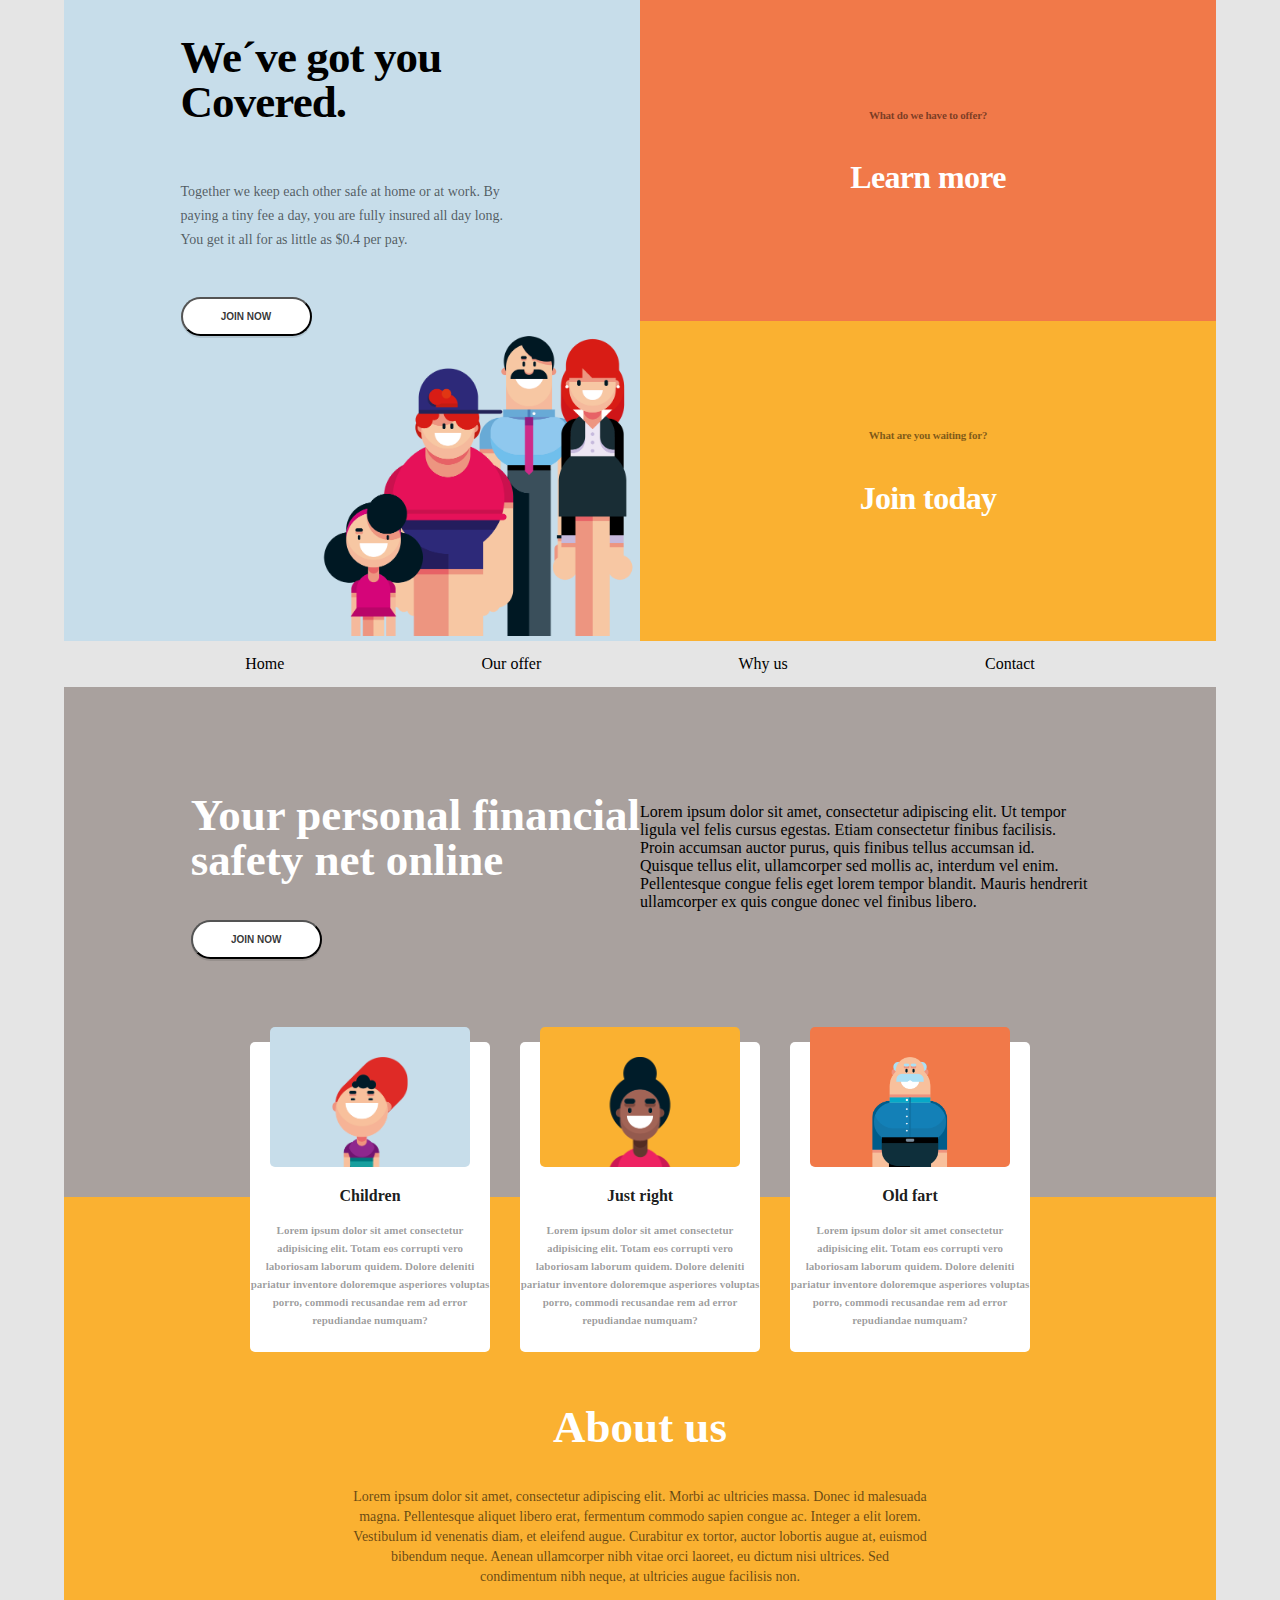
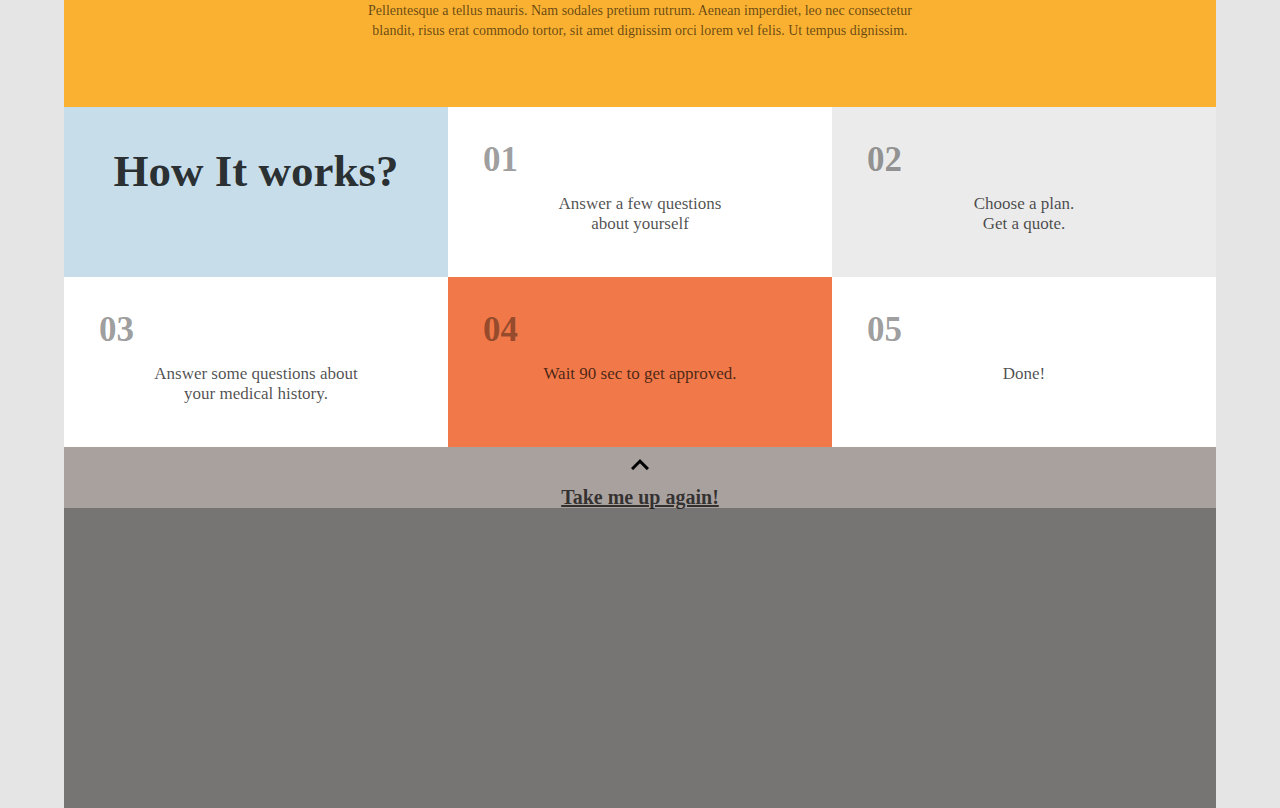
==== index.html @ 9f3c2d06 "rättad namn på fil" ====
<!DOCTYPE html>
<html lang="en">
<head>
    <meta charset="UTF-8">
    <meta name="viewport" content="width=device-width, initial-scale=1.0">
    <link rel="stylesheet" href="stylesheet.css">
    <title>Document</title>
</head>
<body>
    <div class="wrapperOne">
    <header>
        <div class="griden">
            <section class="blueSky colorBlue">
                <div class="blueSkyTop">
                    <h1>We´ve got you Covered.</h1>

                    <p class="bluesky-p">Together we keep each other safe at home or at work.  By paying a tiny fee a day, you are fully insured all day long.  You get it all for as little as $0.4 per pay.</p>

                    <button class="button">JOIN NOW</button>
                </div>
                <img src="family.png" alt="familj">        
            </section>
        

            <section class="red colorOrange"> 
                <p class="liten">What do we have to offer?</p>
                <h2>Learn more</h2>
            </section>

            <section class="yellow colorYellow">
                <p class="liten">What are you waiting for?</p>
                <h2>Join today</h2>
            </section>
        </div>
            <nav>
                <a href="">Home</a>
                <a href="">Our offer</a>
                <a href="">Why us</a>
                <a href="contact.html">Contact</a>
            </nav>
    </header>    
        <main>
            <div class="gridenTwo">
                <section class="top colorDarkGrey">
                    <div class="topheader">
                        <h2>Your personal financial safety net online</h2>
                        <button class="button hidden">JOIN NOW</button>
                    </div>
                    <p>Lorem ipsum dolor sit amet, consectetur adipiscing elit. Ut tempor ligula 
                        vel felis cursus egestas. Etiam consectetur finibus facilisis. Proin accumsan 
                        auctor purus, quis finibus tellus accumsan id. Quisque tellus elit, ullamcorper 
                        sed mollis ac, interdum vel enim. Pellentesque congue felis eget lorem tempor blandit. 
                        Mauris hendrerit ullamcorper ex quis congue donec vel finibus libero.</p>
                </section>
    
                <article class="figurer colorDarkGrey">
                    <figure class="container colorWhite">
                        <img class="child colorBlue" src="child.png" alt="child">
                        <figcaption>
                            <h3>Children</h3>
                            <p>Lorem ipsum dolor sit amet consectetur adipisicing elit. Totam eos 
                                corrupti vero laboriosam laborum quidem. Dolore deleniti pariatur 
                                inventore doloremque asperiores voluptas porro, commodi recusandae 
                                rem ad error repudiandae numquam?</p>
                        </figcaption>
                    </figure>
                    <figure class="container colorWhite">
                        <img class="adult colorYellow" src="adult.png" alt="adult">
                        <figcaption>
                            <h3>Just right</h3>
                            <p>Lorem ipsum dolor sit amet consectetur adipisicing elit. Totam eos 
                                corrupti vero laboriosam laborum quidem.  Dolore deleniti pariatur 
                                inventore doloremque asperiores voluptas porro, commodi recusandae 
                                rem ad error repudiandae numquam?</p>
                        </figcaption>
                    </figure>
                    <figure class="container colorWhite">
                        <img class="old colorOrange" src="old.png" alt="old">
                        <figcaption>
                            <h3>Old fart</h3>
                            <p>Lorem ipsum dolor sit amet consectetur adipisicing elit. Totam eos 
                                corrupti vero laboriosam laborum quidem. Dolore deleniti pariatur 
                                inventore doloremque asperiores voluptas porro, commodi recusandae 
                                rem ad error repudiandae numquam?</p>
                        </figcaption>
                    </figure>
                </article>
    
                <section class="about colorYellow">
                    <div class="aboutText">
                        <h2>About us</h2>
                        <p>Lorem ipsum dolor sit amet, consectetur adipiscing elit. Morbi ac ultricies massa. 
                            Donec id malesuada magna. Pellentesque aliquet libero erat, fermentum commodo 
                            sapien congue ac. Integer a elit lorem. Vestibulum id venenatis diam, et eleifend 
                            augue. Curabitur ex tortor, auctor lobortis augue at, euismod bibendum neque. 
                            Aenean ullamcorper nibh vitae orci laoreet, eu dictum nisi ultrices. Sed condimentum 
                            nibh neque, at ultricies augue facilisis non. </p>
                            <p>Pellentesque a tellus mauris. Nam 
                            sodales pretium rutrum. Aenean imperdiet, leo nec consectetur blandit, risus erat commodo 
                            tortor, sit amet dignissim orci lorem vel felis. Ut tempus dignissim.</p>
                    </div>
                </section>
                
                <section class="listwrap">
    
                    <div class="list colorBlue">
                        <h2>How It works?</h2>
                    </div>
                    <div class="list colorWhite">
                        <h3>01</h3>
                        <p>Answer a few questions <br> 
                            about yourself</p>
                    </div>
                    <div class="list colorGrey">
                        <h3>02</h3>
                        <p>Choose a plan.<br> 
                            Get a quote.</p>
                    </div>
                    <div class="list colorWhite">
                        <h3>03</h3>
                        <p>Answer some questions about <br>
                            your medical history.</p>
                    </div>
                    <div class="list colorOrange">
                        <h3>04</h3>
                        <p>Wait 90 sec to get approved.</p>
                    </div>
                    <div class="list colorWhite">
                        <h3>05</h3>
                        <p>Done!</p>
                    </div>
                    
                </section>
            </div>
        </main>


<footer>
    <section class="lightGrey colorGrey">
        <div>
        <img src="baseline_keyboard_arrow_up_black_18dp.png" alt="arrow up">
    </div>
        <a href="#"> 
            Take me up again!
        </a>
        
    </section>
    <section class="darkGrey">
    </section>
</footer>
</div>
</body>
</html>
---- stylesheet.css ----
body{
    max-width: 1440px;
    margin: auto; 
    background-color: #E5E5E5;
}
.wrapperOne {
    width: 90%;
    margin: auto; 
}
.griden{
    display: grid;
}

.blueSkyTop{
    display: grid;
    justify-content: center;
}

.blueSky {
    display: grid;
    padding: 5px;
    grid-column: 1;
    grid-row: 1/span 2;
}

.blueSky h1{
    width: 343px;
    height: 101px;

    font-weight: 900;
    font-size: 45px;
    line-height: 100%;
    letter-spacing: -0.02em;
    color: #000000;
}

.blueSky p{  
    width: 343px;
    height: 103px;
    
    font-weight: 500;
    font-size: 14px;
    line-height: 24px;
    color: rgba(0, 0, 0, 0.6); 
}

.button{
    display: flex;
    justify-content: space-around;
    align-items: center;
    background-color: white;
    text-align: center;
    border-radius: 3rem;
    width: 131px;
    height: 39px;
    box-shadow: 0px 2px 0px rgba(0, 0, 0, 0.1);
    font-weight: bold;
    font-size: 10px;
    line-height: 12px;
    color: rgba(0, 0, 0, 0.8);
}
  
.red {
    display: grid;
    height: 300px;
    justify-content: center;
}

.red p{

    font-weight: bold;
    font-size: 11px;
    line-height: 13px;
    display: flex;
    align-items: flex-end;
    text-align: center;
    letter-spacing: -0.02em;
    color: rgba(0, 0, 0, 0.5);
    justify-content: center;
}

.red h2{

    color: #FFFFFF;
    font-size: 32px;
    letter-spacing: -0.02em;
}


nav  {
    display: none;
}

nav a {
    list-style: none;
    color: black;
    text-align: center;
    padding: 14px 16px;
    text-decoration: none;
}

.yellow {
    display: grid ;
    height: 300px;
    justify-content: center;
}

.yellow p{

    font-weight: bold;
    font-size: 11px;
    line-height: 13px;
    display: flex;
    align-items: flex-end;
    text-align: center;
    letter-spacing: -0.02em;
    color: rgba(0, 0, 0, 0.5);
    justify-content: center;
}

.yellow h2{

    color: #FFFFFF;
    font-size: 32px;
    letter-spacing: -0.02em;
}

/* css för footer nedan */

.lightGrey{
    
    background-color:#A9A19E;
    text-align: center;
    display: none;
}

.lightGrey div {
    justify-content: center;
}
.lightGrey a {

    font-weight: 700;
    font-size: 20px;
    line-height: 20px;

    color: rgba(0,0,0,0.7);
}
.darkGrey {
    background-color: #777574;
    height: 300px;
}

.familj {
    display: flex;
    justify-content: center;
}

img {
    max-height: 300px;
    justify-self: end;
}

    /*  Färgschema  */

.colorBlue {
    background-color: #C7DDEA;
}

.colorYellow {
    background-color: #FAB131;
}

.colorOrange {
background-color: #F17949;
}

.colorDarkGrey {
    background-color: #A9A19E;
}

.colorGrey {
    background-color: #EBEBEB;;
}

.colorWhite {
    background-color: #ffffff;
}


    
    /*          Main            */

.gridenTwo {
    display: inline-grid;
    text-align: center;
}

.top {
    align-items: center;
    padding: 0 0.9em 0 0.9em;
}
.topheader h2 {
    font-size: 45px;
    line-height: 45px;
    text-align: left;
    color: #ffffff;
}
.topheader p {
    font-size: 14px;
    line-height: 24px;
    text-align: left;
    color: rgba(0, 0, 0, 0.6);
}

.container {
    max-width: 240px;
    min-width: 210px;
    border-radius: 5px;
    margin: 15px;
}

.figurer {
    display: grid;
    justify-content: center;
}
    
.figurer img {
    box-sizing: border-box;
    width: 200px;
    height: 140px;
    border-radius: 5px;
    margin-top: -15px;
    padding: 0 26% 0 26%;
    object-fit: cover;
    object-position: 0px 30px;    
}
figcaption h3{
    font-size: 16px;
    color: rgba(0, 0, 0, 0.9);
}
figcaption p{
    font-size: 11px;
    font-weight: 700;
    line-height: 18px;
    color: rgba(0, 0, 0, 0.4);
}
.aboutText h2 {
    font-size: 45px;
    line-height: 45px;
    color: #ffffff;
}
.aboutText p{
    font-size: 14px;
    line-height: 20px;
    color: rgba(0, 0, 0, 0.6);
}

.listwrap{
    display: grid;
    align-self: stretch;
}
.list {
    min-height: 170px;
}
.list h2 {
    font-size: 45px;
    color: rgba(0, 0, 0, 0.8);
}
.list h3 {
    margin: 35px 0 0 35px;
    font-size: 35px;
    line-height: 35px;
    text-align: left;
    color: rgba(0, 0, 0, 0.4);
}
.list p {
    font-size: 17px;
    color: rgba(0, 0, 0, 0.7);
}
.hidden {
    display: none;
}


@media only screen and (min-width: 768px){
    .griden{
        grid-template-columns: 1fr 1fr;
        grid-template-rows: 1fr 1fr;
    }

    .blueSky {
        grid-column: 1;
        grid-row: 1/span 2;
         
    }
    .red {
        grid-column:  2;
        grid-row: span 1;
        height: unset;
    }

    .yellow {
        grid-column: 2;
        grid-row: 2;
        height: unset;
    }

    nav  {
        display: flex;
        justify-content: space-evenly;
    }

    .lightGrey{
        
        background-color:#A9A19E;
        text-align: center;
        display: block;

    }

    /*Main*/
    .gridenTwo {
        grid-template-columns: 1fr 1fr;
        grid-template-rows: 1fr 0.5fr 0.5fr 1fr 1fr;
    }

    .hidden {
        display: unset;
    }

    .top {
        grid-column: 1 / span 2;
        grid-row: 1/ span 2;
        display: grid;
        grid-template-columns: 0.5fr 40% 40%.0.5fr;
        grid-template-rows: 1fr 0.5fr;
        text-align: start;
    }
    .topheader
    {
        grid-column: 2/3;
    }
    .top p {
        grid-column: 3/4;
    }
    .figurer {
        grid-column: 1/ span 2;
        grid-row: 2/ 4;
        z-index: 2;
        background-color: unset;
        grid-auto-flow: column;
    }
    .about {
        grid-column: 1/ span 2;
        grid-row: 3/ span 4;
        display: grid;
        grid-template-columns: 0.5fr 50%.0.5fr;
        grid-template-rows: 20% 1fr;
    }
    .aboutText {
        grid-column: 2;
        grid-row: 2;
    }

    .listwrap {
        grid-column: 1/ span 2;
        grid-row: 5;
        grid-template-columns: repeat(3, 1fr);
        grid-template-rows: repeat(2, 1fr);
    }
}
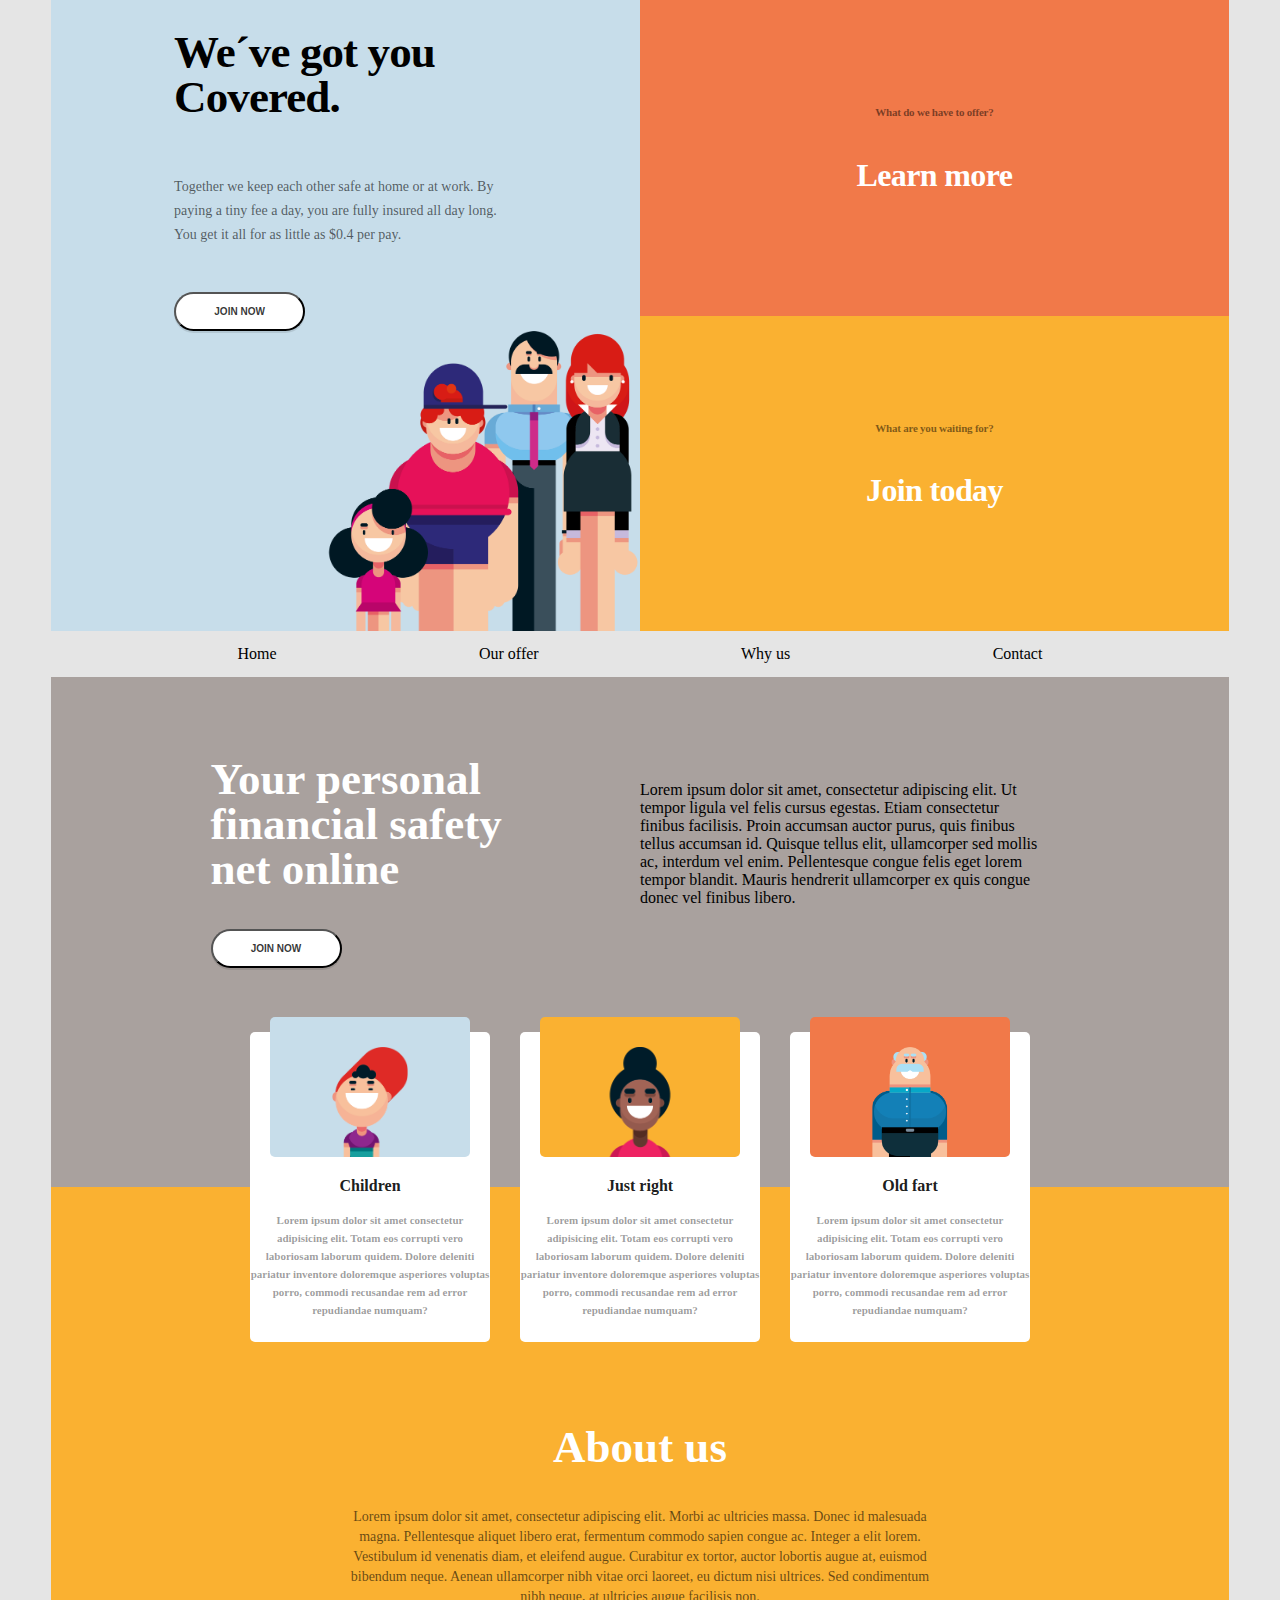
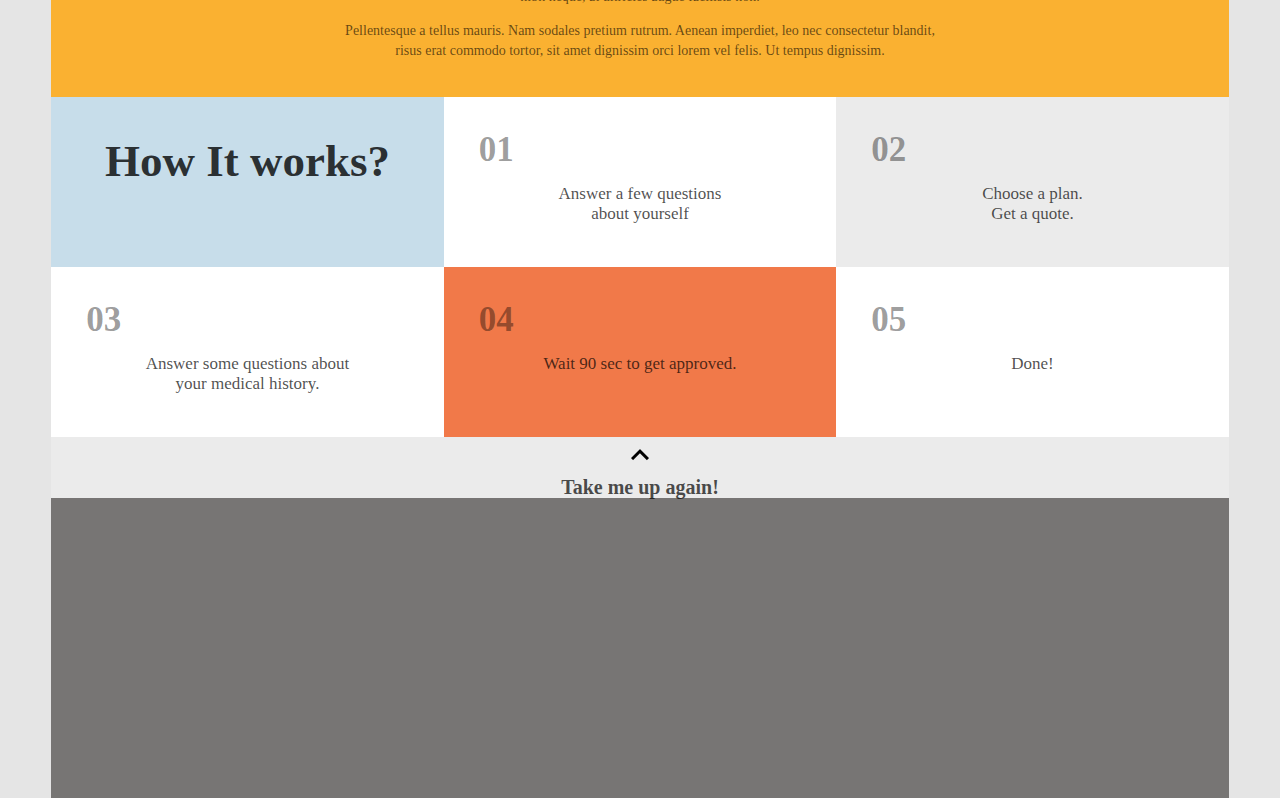
==== commit 6425069a: "uppdatering" ====
--- a/index.html
+++ b/index.html
@@ -4,46 +4,46 @@
     <meta charset="UTF-8">
     <meta name="viewport" content="width=device-width, initial-scale=1.0">
     <link rel="stylesheet" href="stylesheet.css">
-    <title>Document</title>
+    <title>Landing</title>
 </head>
 <body>
-    <div class="wrapperOne">
-    <header>
-        <div class="griden">
-            <section class="blueSky colorBlue">
-                <div class="blueSkyTop">
-                    <h1>We´ve got you Covered.</h1>
+    <div class="wrapper">
+        <header>
+            <div class="headerGrid">
+                <section class="headerBlue cBlue">
+                    <div class="headerBlueText">
+                        <h1>We´ve got you Covered.</h1>
 
-                    <p class="bluesky-p">Together we keep each other safe at home or at work.  By paying a tiny fee a day, you are fully insured all day long.  You get it all for as little as $0.4 per pay.</p>
+                        <p>Together we keep each other safe at home or at work.  By paying a tiny fee a day, you are fully insured all day long.  You get it all for as little as $0.4 per pay.</p>
 
-                    <button class="button">JOIN NOW</button>
-                </div>
-                <img src="family.png" alt="familj">        
-            </section>
-        
+                        <button class="button ">JOIN NOW</button>
+                    </div>
+                    <img class="familj" src="family.png" alt="familj">
+                </section>
 
-            <section class="red colorOrange"> 
-                <p class="liten">What do we have to offer?</p>
-                <h2>Learn more</h2>
-            </section>
-
-            <section class="yellow colorYellow">
-                <p class="liten">What are you waiting for?</p>
-                <h2>Join today</h2>
-            </section>
-        </div>
-            <nav>
-                <a href="">Home</a>
-                <a href="">Our offer</a>
-                <a href="">Why us</a>
+                <section class="headerBox cOrange"> 
+                    <p>What do we have to offer?</p>
+                    <h2 class="pW">Learn more</h2>
+                </section>
+    
+                <section class="headerBox cYellow">
+                    <p>What are you waiting for?</p>
+                    <h2 class="pW">Join today</h2>
+                </section>
+            </div>
+            <nav hidden>
+                <a href="index.html">Home</a>
+                <a href="#">Our offer</a>
+                <a href="#">Why us</a>
                 <a href="contact.html">Contact</a>
             </nav>
-    </header>    
+        </header>
+
         <main>
-            <div class="gridenTwo">
-                <section class="top colorDarkGrey">
-                    <div class="topheader">
-                        <h2>Your personal financial safety net online</h2>
+            <div class="mainGrid">
+                <section class="mainTop cDarkGrey">
+                    <div class="maniHeader">
+                        <h2 class="pW">Your personal <br>financial safety <br>net online</h2>
                         <button class="button hidden">JOIN NOW</button>
                     </div>
                     <p>Lorem ipsum dolor sit amet, consectetur adipiscing elit. Ut tempor ligula 
@@ -52,10 +52,10 @@
                         sed mollis ac, interdum vel enim. Pellentesque congue felis eget lorem tempor blandit. 
                         Mauris hendrerit ullamcorper ex quis congue donec vel finibus libero.</p>
                 </section>
-    
-                <article class="figurer colorDarkGrey">
-                    <figure class="container colorWhite">
-                        <img class="child colorBlue" src="child.png" alt="child">
+
+                <article class="mainPeople cDarkGrey">
+                    <figure class="mainPeopleFig cWhite">
+                        <img class="child cBlue" src="child.png" alt="child">
                         <figcaption>
                             <h3>Children</h3>
                             <p>Lorem ipsum dolor sit amet consectetur adipisicing elit. Totam eos 
@@ -64,8 +64,8 @@
                                 rem ad error repudiandae numquam?</p>
                         </figcaption>
                     </figure>
-                    <figure class="container colorWhite">
-                        <img class="adult colorYellow" src="adult.png" alt="adult">
+                    <figure class="mainPeopleFig cWhite">
+                        <img class="adult cYellow" src="adult.png" alt="adult">
                         <figcaption>
                             <h3>Just right</h3>
                             <p>Lorem ipsum dolor sit amet consectetur adipisicing elit. Totam eos 
@@ -74,8 +74,8 @@
                                 rem ad error repudiandae numquam?</p>
                         </figcaption>
                     </figure>
-                    <figure class="container colorWhite">
-                        <img class="old colorOrange" src="old.png" alt="old">
+                    <figure class="mainPeopleFig cWhite">
+                        <img class="old cOrange" src="old.png" alt="old">
                         <figcaption>
                             <h3>Old fart</h3>
                             <p>Lorem ipsum dolor sit amet consectetur adipisicing elit. Totam eos 
@@ -85,10 +85,10 @@
                         </figcaption>
                     </figure>
                 </article>
-    
-                <section class="about colorYellow">
-                    <div class="aboutText">
-                        <h2>About us</h2>
+
+                <section class="mainAbout cYellow">
+                    <div class="mainAboutText">
+                        <h2 class="pW">About us</h2>
                         <p>Lorem ipsum dolor sit amet, consectetur adipiscing elit. Morbi ac ultricies massa. 
                             Donec id malesuada magna. Pellentesque aliquet libero erat, fermentum commodo 
                             sapien congue ac. Integer a elit lorem. Vestibulum id venenatis diam, et eleifend 
@@ -100,54 +100,52 @@
                             tortor, sit amet dignissim orci lorem vel felis. Ut tempus dignissim.</p>
                     </div>
                 </section>
-                
-                <section class="listwrap">
-    
-                    <div class="list colorBlue">
+
+                <section class="mainList">
+                    <div class="mainListBox cBlue">
                         <h2>How It works?</h2>
                     </div>
-                    <div class="list colorWhite">
+                    <div class="mainListBox cWhite">
                         <h3>01</h3>
                         <p>Answer a few questions <br> 
                             about yourself</p>
                     </div>
-                    <div class="list colorGrey">
+                    <div class="mainListBox cGrey">
                         <h3>02</h3>
                         <p>Choose a plan.<br> 
                             Get a quote.</p>
                     </div>
-                    <div class="list colorWhite">
+                    <div class="mainListBox cWhite">
                         <h3>03</h3>
                         <p>Answer some questions about <br>
                             your medical history.</p>
                     </div>
-                    <div class="list colorOrange">
+                    <div class="mainListBox cOrange">
                         <h3>04</h3>
                         <p>Wait 90 sec to get approved.</p>
                     </div>
-                    <div class="list colorWhite">
+                    <div class="mainListBox cWhite">
                         <h3>05</h3>
                         <p>Done!</p>
                     </div>
-                    
                 </section>
             </div>
         </main>
 
-
-<footer>
-    <section class="lightGrey colorGrey">
-        <div>
-        <img src="baseline_keyboard_arrow_up_black_18dp.png" alt="arrow up">
+        <footer>
+            <section class="footerUp cGrey hidden">
+                <div>
+                    <img src="baseline_keyboard_arrow_up_black_18dp.png" alt="arrow up">
+                </div>
+                <a href="#"> 
+                    Take me up again!
+                </a>
+                
+            </section>
+            <section class="footerGrey">
+            </section>
+        </footer>
     </div>
-        <a href="#"> 
-            Take me up again!
-        </a>
-        
-    </section>
-    <section class="darkGrey">
-    </section>
-</footer>
-</div>
+    
 </body>
 </html>--- a/stylesheet.css
+++ b/stylesheet.css
@@ -1,47 +1,40 @@
-body{
+body {
     max-width: 1440px;
     margin: auto; 
     background-color: #E5E5E5;
 }
-.wrapperOne {
-    width: 90%;
-    margin: auto; 
-}
-.griden{
-    display: grid;
-}
-
-.blueSkyTop{
-    display: grid;
-    justify-content: center;
-}
-
-.blueSky {
-    display: grid;
-    padding: 5px;
-    grid-column: 1;
-    grid-row: 1/span 2;
-}
-
-.blueSky h1{
-    width: 343px;
-    height: 101px;
-
-    font-weight: 900;
-    font-size: 45px;
-    line-height: 100%;
-    letter-spacing: -0.02em;
-    color: #000000;
-}
-
-.blueSky p{  
-    width: 343px;
-    height: 103px;
-    
-    font-weight: 500;
-    font-size: 14px;
-    line-height: 24px;
-    color: rgba(0, 0, 0, 0.6); 
+.wrapper {
+
+    min-width: 353px;
+}
+/*  Återanvändbara  */
+
+.cBlue {
+    background-color: #C7DDEA;
+}
+
+.cYellow {
+    background-color: #FAB131;
+}
+
+.cOrange {
+    background-color: #F17949;
+}
+
+.cDarkGrey {
+    background-color: #A9A19E;
+}
+
+.cGrey {
+    background-color: #EBEBEB;;
+}
+
+.cWhite {
+    background-color: #ffffff;
+}
+
+.pW {
+    color: #FFFFFF;
 }
 
 .button{
@@ -59,14 +52,54 @@
     line-height: 12px;
     color: rgba(0, 0, 0, 0.8);
 }
-  
-.red {
+
+.hidden {
+    display: none;
+}
+
+/*  Header    */
+
+.headerGrid{
+    display: grid;
+}
+
+.headerBlue {
+    display: grid;
+    grid-column: 1;
+    grid-row: 1/span 2;
+}
+.headerBlueText{
+    display: grid;
+    justify-content: center;
+}
+
+.headerBlueText h1{
+    width: 343px;
+    height: 101px;
+
+    font-size: 45px;
+    line-height: 100%;
+    letter-spacing: -0.02em;
+}
+.headerBlueText p{  
+    width: 343px;
+    height: 103px;
+
+    font-size: 14px;
+    line-height: 24px;
+    color: rgba(0, 0, 0, 0.6); 
+}
+.familj {
+    max-height: 300px;
+    justify-self: end;
+}
+
+.headerBox {
     display: grid;
     height: 300px;
     justify-content: center;
 }
-
-.red p{
+.headerBox p{
 
     font-weight: bold;
     font-size: 11px;
@@ -79,16 +112,9 @@
     justify-content: center;
 }
 
-.red h2{
-
-    color: #FFFFFF;
+.headerBox h2{
     font-size: 32px;
     letter-spacing: -0.02em;
-}
-
-
-nav  {
-    display: none;
 }
 
 nav a {
@@ -99,132 +125,39 @@
     text-decoration: none;
 }
 
-.yellow {
-    display: grid ;
-    height: 300px;
-    justify-content: center;
-}
-
-.yellow p{
-
-    font-weight: bold;
-    font-size: 11px;
-    line-height: 13px;
-    display: flex;
-    align-items: flex-end;
+/*  Main    */
+
+.mainGrid {
+    display: grid;
     text-align: center;
-    letter-spacing: -0.02em;
-    color: rgba(0, 0, 0, 0.5);
-    justify-content: center;
-}
-
-.yellow h2{
-
-    color: #FFFFFF;
-    font-size: 32px;
-    letter-spacing: -0.02em;
-}
-
-/* css för footer nedan */
-
-.lightGrey{
-    
-    background-color:#A9A19E;
-    text-align: center;
-    display: none;
-}
-
-.lightGrey div {
-    justify-content: center;
-}
-.lightGrey a {
-
-    font-weight: 700;
-    font-size: 20px;
-    line-height: 20px;
-
-    color: rgba(0,0,0,0.7);
-}
-.darkGrey {
-    background-color: #777574;
-    height: 300px;
-}
-
-.familj {
-    display: flex;
-    justify-content: center;
-}
-
-img {
-    max-height: 300px;
-    justify-self: end;
-}
-
-    /*  Färgschema  */
-
-.colorBlue {
-    background-color: #C7DDEA;
-}
-
-.colorYellow {
-    background-color: #FAB131;
-}
-
-.colorOrange {
-background-color: #F17949;
-}
-
-.colorDarkGrey {
-    background-color: #A9A19E;
-}
-
-.colorGrey {
-    background-color: #EBEBEB;;
-}
-
-.colorWhite {
-    background-color: #ffffff;
-}
-
-
-    
-    /*          Main            */
-
-.gridenTwo {
-    display: inline-grid;
-    text-align: center;
-}
-
-.top {
+}
+.mainTop {
     align-items: center;
-    padding: 0 0.9em 0 0.9em;
-}
-.topheader h2 {
+    padding: 0 0.9em;
+}
+
+.maniHeader h2 {
     font-size: 45px;
     line-height: 45px;
     text-align: left;
-    color: #ffffff;
-}
-.topheader p {
+}
+.maniHeader p {
     font-size: 14px;
     line-height: 24px;
     text-align: left;
     color: rgba(0, 0, 0, 0.6);
 }
-
-.container {
+.mainPeople {
+    display: grid;
+    justify-content: center;
+}
+.mainPeopleFig{
     max-width: 240px;
     min-width: 210px;
     border-radius: 5px;
     margin: 15px;
 }
-
-.figurer {
-    display: grid;
-    justify-content: center;
-}
-    
-.figurer img {
+.mainPeopleFig img {
     box-sizing: border-box;
     width: 200px;
     height: 140px;
@@ -232,7 +165,7 @@
     margin-top: -15px;
     padding: 0 26% 0 26%;
     object-fit: cover;
-    object-position: 0px 30px;    
+    object-position: 0px 30px; 
 }
 figcaption h3{
     font-size: 16px;
@@ -244,128 +177,247 @@
     line-height: 18px;
     color: rgba(0, 0, 0, 0.4);
 }
-.aboutText h2 {
+.mainAbout{
+    padding: 0 0.9em;;
+}
+.mainAboutText h2 {
     font-size: 45px;
     line-height: 45px;
-    color: #ffffff;
-}
-.aboutText p{
+}
+.mainAboutText p{
     font-size: 14px;
     line-height: 20px;
     color: rgba(0, 0, 0, 0.6);
 }
 
-.listwrap{
+.mainList{
     display: grid;
     align-self: stretch;
 }
-.list {
+.mainListBox {
     min-height: 170px;
 }
-.list h2 {
+.mainListBox h2 {
     font-size: 45px;
     color: rgba(0, 0, 0, 0.8);
 }
-.list h3 {
+.mainListBox h3 {
     margin: 35px 0 0 35px;
     font-size: 35px;
     line-height: 35px;
     text-align: left;
     color: rgba(0, 0, 0, 0.4);
 }
-.list p {
+.mainListBox p {
     font-size: 17px;
     color: rgba(0, 0, 0, 0.7);
 }
-.hidden {
-    display: none;
-}
-
-
-@media only screen and (min-width: 768px){
-    .griden{
+
+/*Footer*/
+.footerUp {
+    text-align: center;
+}
+.footerUp div {
+    justify-content: center;
+}
+.footerUp a {
+    text-decoration: none;
+    font-weight: 700;
+    font-size: 20px;
+    line-height: 20px;
+
+    color: rgba(0,0,0,0.7);
+}
+.footerGrey {
+    background-color: #777574;
+    height: 300px;
+}
+
+/*Kontakt Sida*/
+.contactHeader { 
+    display: flex;
+    align-items: center;
+    flex-direction: column;
+    justify-content: center;
+}
+.contactHeader h1 {
+    font-size: 45px;
+    line-height: 100%;
+    letter-spacing: -0.02em;
+    padding: 30px;
+}
+.contact {
+    display: flex;
+    align-items: center;
+    flex-direction: column;
+    justify-content: center;
+}
+.contact h2 {
+    font-size: 45px;
+    line-height: 100%;
+    letter-spacing: -0.02em;
+}
+.formclass{
+    display: flex;
+    flex-direction: column;
+}
+
+input[type=text], label, textarea {
+    margin-bottom: 16px;
+}
+.email{
+    width: 300px;
+    height: 30px;
+}
+.message1 {
+    font-size: 14px;
+    line-height: 100%;
+    letter-spacing: -0.02em;
+    width: 300px;
+    height: 170px;
+}
+form .button {
+    align-self: flex-end;
+}
+.where {
+    display: flex;
+    justify-content: center;
+    background-image: url("map.png");
+    height: 407px;
+}
+.mapcontainer {
+    margin: 80px;
+}
+
+.yellowCanvas {
+    width: 350px;
+    box-shadow: 0px 4px 16px rgba(0, 0, 0, 0.1);
+    padding: 5px 10px 0px 10px;
+    height: 200px;
+}
+
+.map {
+    width: 100%;
+    object-fit: cover;
+}
+
+
+@media only screen and (min-width: 768px) {
+
+    .wrapper {
+        width: 92%;
+        margin: auto; 
+    }
+    .hidden {
+        display: unset;
+    }
+
+    .headerGrid{
         grid-template-columns: 1fr 1fr;
         grid-template-rows: 1fr 1fr;
     }
 
-    .blueSky {
+    .headerBlue {
         grid-column: 1;
-        grid-row: 1/span 2;
-         
-    }
-    .red {
+        grid-row: 1/span 2;  
+    }
+    .headerBox {
         grid-column:  2;
         grid-row: span 1;
         height: unset;
     }
-
-    .yellow {
-        grid-column: 2;
-        grid-row: 2;
-        height: unset;
-    }
-
     nav  {
         display: flex;
         justify-content: space-evenly;
     }
-
-    .lightGrey{
-        
-        background-color:#A9A19E;
-        text-align: center;
-        display: block;
-
-    }
-
     /*Main*/
-    .gridenTwo {
+
+    .mainGrid {
         grid-template-columns: 1fr 1fr;
         grid-template-rows: 1fr 0.5fr 0.5fr 1fr 1fr;
     }
 
-    .hidden {
-        display: unset;
-    }
-
-    .top {
+    .mainTop {
         grid-column: 1 / span 2;
         grid-row: 1/ span 2;
         display: grid;
-        grid-template-columns: 0.5fr 40% 40%.0.5fr;
+        grid-template-columns: 0.3fr 1fr 1fr.0.3fr;
         grid-template-rows: 1fr 0.5fr;
+        grid-gap: 2%;
         text-align: start;
     }
-    .topheader
-    {
+    .maniHeader {
         grid-column: 2/3;
     }
-    .top p {
+    .mainTop p {
         grid-column: 3/4;
     }
-    .figurer {
+    .mainPeople {
         grid-column: 1/ span 2;
         grid-row: 2/ 4;
         z-index: 2;
         background-color: unset;
         grid-auto-flow: column;
     }
-    .about {
+    .mainAbout{
         grid-column: 1/ span 2;
-        grid-row: 3/ span 4;
+        grid-row: 3/ span 2;
         display: grid;
-        grid-template-columns: 0.5fr 50%.0.5fr;
-        grid-template-rows: 20% 1fr;
-    }
-    .aboutText {
-        grid-column: 2;
+        grid-template-rows: 0.5fr 1fr;
+        justify-content: center;
+        align-content: end;
+    }
+    .mainAboutText {
         grid-row: 2;
-    }
-
-    .listwrap {
+        place-self: center;
+        max-width: 600px;
+        height: 280px;
+    }
+    .mainList {
         grid-column: 1/ span 2;
         grid-row: 5;
         grid-template-columns: repeat(3, 1fr);
         grid-template-rows: repeat(2, 1fr);
     }
+    /*Footer*/
+    .footerUp {
+        text-align: center;
+        display: block;
+    }
+
+    /*  Kontakt Sida  */
+
+    .contactHeader {   
+    justify-content: flex-end;
+    flex-direction: row; 
+    }
+  
+    .manchild {
+        margin: 30px 0px 0px 0px;
+        padding: 0px 200px 0px 150px;
+    }
+    .contact {
+        flex-direction: row;
+        height: 550px;    
+        justify-content: space-around;
+    }
+
+    .where {
+        justify-content:flex-start;
+    }
+    .svg {
+        margin:  120px 400px 120px 10px;
+        width: 60%;
+    }
+    .yellowCanvas {
+        height: 350px;
+    }
+
+    .mapcontainer {
+        margin: 30px;
+    }
+
+
+
+    
 }